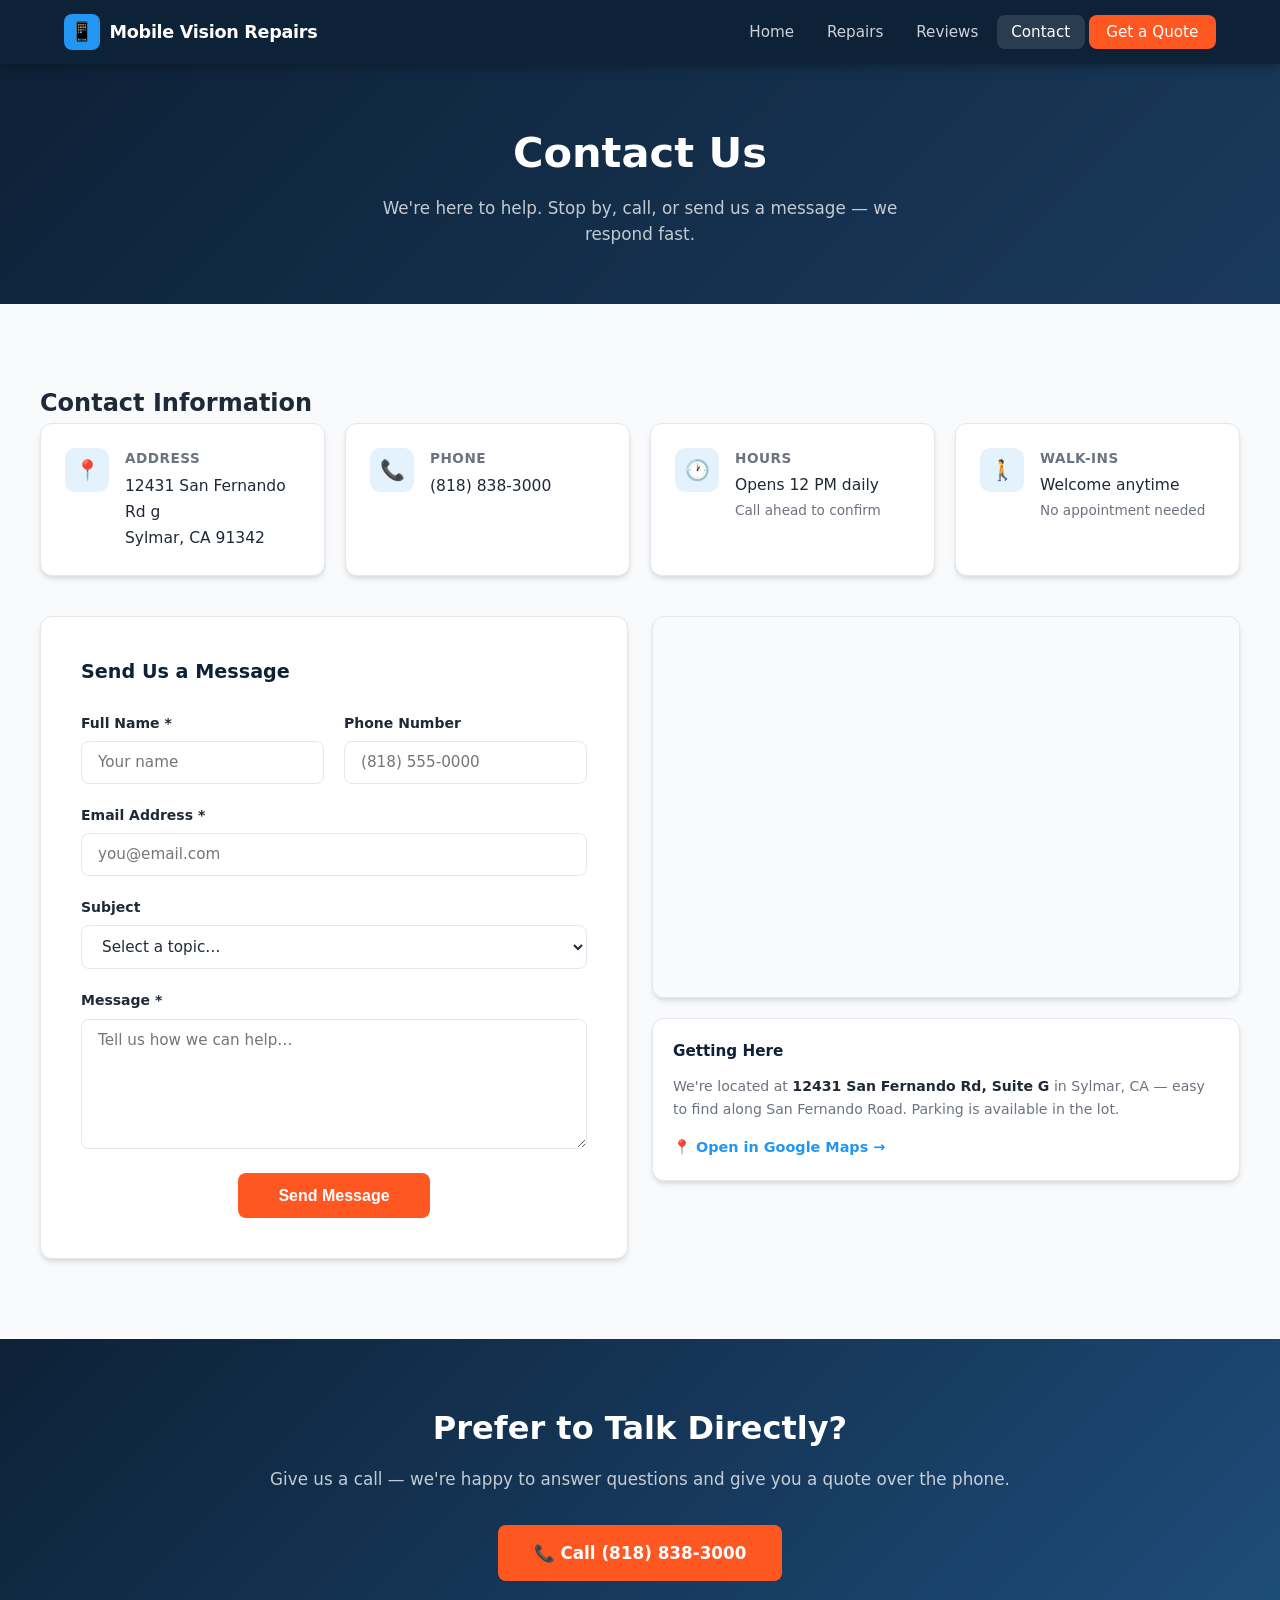
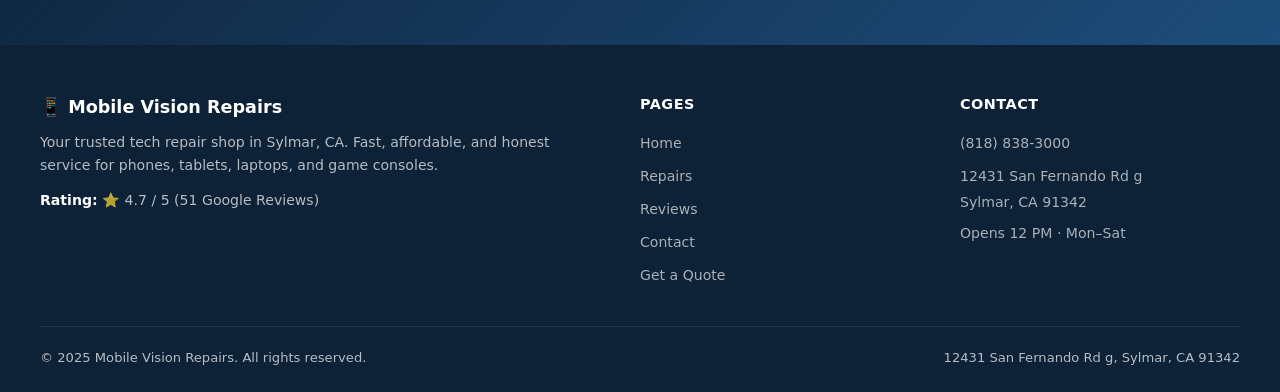
==== contact.html @ f97864f7 "Add complete SEO-optimized website for Mobile Vision Repairs Multi-page static site with Home, Repai" ====
<!DOCTYPE html>
<html lang="en">
<head>
  <meta charset="UTF-8" />
  <meta name="viewport" content="width=device-width, initial-scale=1.0" />
  <title>Contact Us – Mobile Vision Repairs | Sylmar, CA (818) 838-3000</title>
  <meta name="description" content="Contact Mobile Vision Repairs in Sylmar, CA. Call (818) 838-3000, visit us at 12431 San Fernando Rd g, or send a message. Walk-ins welcome. Opens 12 PM." />
  <meta name="keywords" content="Mobile Vision Repairs contact, phone repair Sylmar contact, tech repair Sylmar address, (818) 838-3000" />
  <meta name="robots" content="index, follow" />
  <link rel="canonical" href="https://mobilevisionrepairs.com/contact.html" />

  <meta property="og:title" content="Contact Mobile Vision Repairs – Sylmar, CA" />
  <meta property="og:description" content="Call (818) 838-3000 or visit 12431 San Fernando Rd g, Sylmar CA 91342. Walk-ins welcome. Opens 12 PM." />
  <meta property="og:type" content="website" />

  <script type="application/ld+json">
  {
    "@context": "https://schema.org",
    "@type": "LocalBusiness",
    "name": "Mobile Vision Repairs",
    "telephone": "+18188383000",
    "address": {
      "@type": "PostalAddress",
      "streetAddress": "12431 San Fernando Rd g",
      "addressLocality": "Sylmar",
      "addressRegion": "CA",
      "postalCode": "91342",
      "addressCountry": "US"
    },
    "geo": {
      "@type": "GeoCoordinates",
      "latitude": "34.3192",
      "longitude": "-118.4079"
    },
    "openingHoursSpecification": {
      "@type": "OpeningHoursSpecification",
      "opens": "12:00",
      "closes": "19:00"
    },
    "url": "https://mobilevisionrepairs.com"
  }
  </script>

  <link rel="stylesheet" href="css/styles.css" />
</head>
<body>

  <nav aria-label="Main navigation">
    <div class="nav-inner">
      <a href="index.html" class="nav-logo">
        <div class="logo-icon">📱</div>
        <span>Mobile Vision Repairs</span>
      </a>
      <button class="hamburger" aria-label="Toggle menu" aria-expanded="false">
        <span></span><span></span><span></span>
      </button>
      <ul class="nav-links" role="list">
        <li><a href="index.html">Home</a></li>
        <li><a href="repairs.html">Repairs</a></li>
        <li><a href="reviews.html">Reviews</a></li>
        <li><a href="contact.html">Contact</a></li>
        <li><a href="quote.html" class="nav-cta">Get a Quote</a></li>
      </ul>
    </div>
  </nav>

  <header class="page-header">
    <h1>Contact Us</h1>
    <p>We're here to help. Stop by, call, or send us a message — we respond fast.</p>
  </header>

  <main>
    <section class="section" aria-labelledby="contact-heading">
      <div class="container">
        <h2 id="contact-heading" class="visually-hidden">Contact Information</h2>

        <!-- CONTACT CARDS -->
        <div class="contact-info-grid">
          <div class="info-card">
            <div class="info-icon">📍</div>
            <div>
              <h3>Address</h3>
              <a href="https://maps.google.com/?q=12431+San+Fernando+Rd+g+Sylmar+CA+91342" target="_blank" rel="noopener noreferrer">
                12431 San Fernando Rd g<br>Sylmar, CA 91342
              </a>
            </div>
          </div>
          <div class="info-card">
            <div class="info-icon">📞</div>
            <div>
              <h3>Phone</h3>
              <a href="tel:+18188383000">(818) 838-3000</a>
            </div>
          </div>
          <div class="info-card">
            <div class="info-icon">🕐</div>
            <div>
              <h3>Hours</h3>
              <p>Opens 12 PM daily<br><span style="font-size:.85rem;color:var(--text-light);">Call ahead to confirm</span></p>
            </div>
          </div>
          <div class="info-card">
            <div class="info-icon">🚶</div>
            <div>
              <h3>Walk-ins</h3>
              <p>Welcome anytime<br><span style="font-size:.85rem;color:var(--text-light);">No appointment needed</span></p>
            </div>
          </div>
        </div>

        <!-- CONTACT FORM + MAP -->
        <div class="grid-2" style="align-items:start;">

          <!-- FORM -->
          <div class="form-card">
            <h2 style="font-size:1.2rem;font-weight:800;color:var(--primary);margin-bottom:1.5rem;">Send Us a Message</h2>
            <form id="contactForm" novalidate>
              <div class="form-grid">
                <div class="form-group">
                  <label for="c-name">Full Name *</label>
                  <input type="text" id="c-name" name="name" placeholder="Your name" required />
                </div>
                <div class="form-group">
                  <label for="c-phone">Phone Number</label>
                  <input type="tel" id="c-phone" name="phone" placeholder="(818) 555-0000" />
                </div>
                <div class="form-group full">
                  <label for="c-email">Email Address *</label>
                  <input type="email" id="c-email" name="email" placeholder="you@email.com" required />
                </div>
                <div class="form-group full">
                  <label for="c-subject">Subject</label>
                  <select id="c-subject" name="subject">
                    <option value="">Select a topic…</option>
                    <option>Phone Repair Inquiry</option>
                    <option>Laptop / Macbook Repair</option>
                    <option>Gaming Console Repair</option>
                    <option>Pricing Question</option>
                    <option>Other</option>
                  </select>
                </div>
                <div class="form-group full">
                  <label for="c-message">Message *</label>
                  <textarea id="c-message" name="message" placeholder="Tell us how we can help…" required></textarea>
                </div>
              </div>
              <div class="form-submit">
                <button type="submit" class="btn-submit">Send Message</button>
              </div>
            </form>
          </div>

          <!-- MAP -->
          <div>
            <div class="map-wrap">
              <iframe
                title="Mobile Vision Repairs Location Map"
                loading="lazy"
                allowfullscreen
                src="https://www.google.com/maps/embed?pb=!1m18!1m12!1m3!1d3298.2506428014576!2d-118.41013!3d34.319!2m3!1f0!2f0!3f0!3m2!1i1024!2i768!4f13.1!3m3!1m2!1s0x80c294b0d2b33333%3A0x0!2s12431+San+Fernando+Rd%2C+Sylmar%2C+CA+91342!5e0!3m2!1sen!2sus!4v1700000000000"
              ></iframe>
            </div>
            <div style="margin-top:1.25rem;padding:1.25rem;background:var(--white);border:1px solid var(--border);border-radius:var(--radius);box-shadow:var(--card-shadow);">
              <h3 style="font-size:.95rem;font-weight:700;color:var(--primary);margin-bottom:.75rem;">Getting Here</h3>
              <p style="font-size:.88rem;color:var(--text-light);line-height:1.65;">We're located at <strong style="color:var(--text);">12431 San Fernando Rd, Suite G</strong> in Sylmar, CA — easy to find along San Fernando Road. Parking is available in the lot.</p>
              <a href="https://maps.google.com/?q=12431+San+Fernando+Rd+g+Sylmar+CA+91342" target="_blank" rel="noopener noreferrer" style="display:inline-flex;align-items:center;gap:.4rem;margin-top:.9rem;color:var(--accent);font-size:.9rem;font-weight:600;text-decoration:none;">
                📍 Open in Google Maps →
              </a>
            </div>
          </div>

        </div>
      </div>
    </section>

    <!-- CTA -->
    <section class="cta-banner">
      <div class="container">
        <h2>Prefer to Talk Directly?</h2>
        <p>Give us a call — we're happy to answer questions and give you a quote over the phone.</p>
        <a href="tel:+18188383000" class="btn btn-primary">📞 Call (818) 838-3000</a>
      </div>
    </section>
  </main>

  <footer>
    <div class="footer-inner">
      <div class="footer-grid">
        <div class="footer-brand">
          <h3>📱 Mobile Vision Repairs</h3>
          <p>Your trusted tech repair shop in Sylmar, CA. Fast, affordable, and honest service for phones, tablets, laptops, and game consoles.</p>
          <p style="margin-top:.75rem;"><strong style="color:#fff;">Rating:</strong> ⭐ 4.7 / 5 (51 Google Reviews)</p>
        </div>
        <div class="footer-col">
          <h4>Pages</h4>
          <ul>
            <li><a href="index.html">Home</a></li>
            <li><a href="repairs.html">Repairs</a></li>
            <li><a href="reviews.html">Reviews</a></li>
            <li><a href="contact.html">Contact</a></li>
            <li><a href="quote.html">Get a Quote</a></li>
          </ul>
        </div>
        <div class="footer-col">
          <h4>Contact</h4>
          <ul>
            <li><a href="tel:+18188383000">(818) 838-3000</a></li>
            <li><a href="contact.html">12431 San Fernando Rd g<br>Sylmar, CA 91342</a></li>
            <li style="color:rgba(255,255,255,.65);font-size:.88rem;margin-top:.25rem;">Opens 12 PM · Mon–Sat</li>
          </ul>
        </div>
      </div>
      <div class="footer-bottom">
        <span>&copy; 2025 Mobile Vision Repairs. All rights reserved.</span>
        <span>12431 San Fernando Rd g, Sylmar, CA 91342</span>
      </div>
    </div>
  </footer>

  <script src="js/main.js"></script>
</body>
</html>
---- css/styles.css ----
:root {
  --primary: #0d2137;
  --secondary: #1a3a5c;
  --accent: #2196f3;
  --cta: #ff5722;
  --cta-hover: #e64a19;
  --text: #1f2937;
  --text-light: #6b7280;
  --bg: #f9fafb;
  --white: #ffffff;
  --border: #e5e7eb;
  --card-shadow: 0 4px 6px -1px rgba(0,0,0,.1), 0 2px 4px -1px rgba(0,0,0,.06);
  --card-shadow-hover: 0 10px 25px -3px rgba(0,0,0,.15);
  --radius: 12px;
  --transition: all .25s ease;
}

*, *::before, *::after { box-sizing: border-box; margin: 0; padding: 0; }

html { scroll-behavior: smooth; }

body {
  font-family: 'Segoe UI', system-ui, -apple-system, sans-serif;
  color: var(--text);
  background: var(--bg);
  line-height: 1.6;
}

/* ── NAV ── */
nav {
  background: var(--primary);
  position: sticky;
  top: 0;
  z-index: 100;
  box-shadow: 0 2px 12px rgba(0,0,0,.3);
}

.nav-inner {
  max-width: 1200px;
  margin: 0 auto;
  padding: 0 1.5rem;
  display: flex;
  align-items: center;
  justify-content: space-between;
  height: 64px;
}

.nav-logo {
  display: flex;
  align-items: center;
  gap: .6rem;
  text-decoration: none;
}

.nav-logo .logo-icon {
  width: 36px;
  height: 36px;
  background: var(--accent);
  border-radius: 8px;
  display: flex;
  align-items: center;
  justify-content: center;
  font-size: 1.2rem;
}

.nav-logo span {
  color: var(--white);
  font-size: 1.1rem;
  font-weight: 700;
  letter-spacing: -.3px;
}

.nav-links {
  display: flex;
  list-style: none;
  gap: .25rem;
}

.nav-links a {
  color: rgba(255,255,255,.8);
  text-decoration: none;
  padding: .5rem .9rem;
  border-radius: 8px;
  font-size: .95rem;
  font-weight: 500;
  transition: var(--transition);
}

.nav-links a:hover,
.nav-links a.active {
  background: rgba(255,255,255,.12);
  color: var(--white);
}

.nav-cta {
  background: var(--cta) !important;
  color: var(--white) !important;
  padding: .5rem 1.1rem !important;
}

.nav-cta:hover {
  background: var(--cta-hover) !important;
}

.hamburger {
  display: none;
  flex-direction: column;
  gap: 5px;
  background: none;
  border: none;
  cursor: pointer;
  padding: .4rem;
}

.hamburger span {
  display: block;
  width: 24px;
  height: 2px;
  background: var(--white);
  border-radius: 2px;
  transition: var(--transition);
}

/* ── HERO ── */
.hero {
  background: linear-gradient(135deg, var(--primary) 0%, var(--secondary) 60%, #1e4d7b 100%);
  color: var(--white);
  padding: 5rem 1.5rem 4rem;
  text-align: center;
}

.hero-badge {
  display: inline-flex;
  align-items: center;
  gap: .4rem;
  background: rgba(33,150,243,.2);
  border: 1px solid rgba(33,150,243,.4);
  color: #90caf9;
  padding: .35rem .9rem;
  border-radius: 99px;
  font-size: .85rem;
  font-weight: 600;
  margin-bottom: 1.5rem;
  letter-spacing: .3px;
}

.hero h1 {
  font-size: clamp(2rem, 5vw, 3.2rem);
  font-weight: 800;
  line-height: 1.15;
  margin-bottom: 1.2rem;
  letter-spacing: -.5px;
}

.hero h1 span { color: #90caf9; }

.hero p {
  font-size: 1.15rem;
  color: rgba(255,255,255,.78);
  max-width: 600px;
  margin: 0 auto 2.2rem;
}

.hero-actions {
  display: flex;
  gap: 1rem;
  justify-content: center;
  flex-wrap: wrap;
}

.btn {
  display: inline-flex;
  align-items: center;
  gap: .5rem;
  padding: .75rem 1.75rem;
  border-radius: 8px;
  font-size: 1rem;
  font-weight: 600;
  text-decoration: none;
  transition: var(--transition);
  cursor: pointer;
  border: none;
}

.btn-primary {
  background: var(--cta);
  color: var(--white);
}

.btn-primary:hover { background: var(--cta-hover); transform: translateY(-1px); }

.btn-outline {
  background: transparent;
  color: var(--white);
  border: 2px solid rgba(255,255,255,.45);
}

.btn-outline:hover {
  background: rgba(255,255,255,.1);
  border-color: var(--white);
}

.hero-stats {
  display: flex;
  justify-content: center;
  gap: 2.5rem;
  margin-top: 3rem;
  flex-wrap: wrap;
}

.stat {
  text-align: center;
}

.stat-number {
  font-size: 1.8rem;
  font-weight: 800;
  color: #90caf9;
  display: block;
}

.stat-label {
  font-size: .85rem;
  color: rgba(255,255,255,.65);
  text-transform: uppercase;
  letter-spacing: .5px;
}

/* ── SECTION SHARED ── */
.section {
  padding: 5rem 1.5rem;
}

.section-alt {
  background: var(--white);
}

.container {
  max-width: 1200px;
  margin: 0 auto;
}

.section-header {
  text-align: center;
  margin-bottom: 3rem;
}

.section-label {
  display: inline-block;
  background: #e3f2fd;
  color: var(--accent);
  padding: .3rem .9rem;
  border-radius: 99px;
  font-size: .8rem;
  font-weight: 700;
  letter-spacing: .6px;
  text-transform: uppercase;
  margin-bottom: .8rem;
}

.section-header h2 {
  font-size: clamp(1.6rem, 3vw, 2.2rem);
  font-weight: 800;
  color: var(--primary);
  margin-bottom: .6rem;
  letter-spacing: -.3px;
}

.section-header p {
  color: var(--text-light);
  max-width: 560px;
  margin: 0 auto;
}

/* ── CARDS ── */
.grid-3 {
  display: grid;
  grid-template-columns: repeat(auto-fit, minmax(280px, 1fr));
  gap: 1.5rem;
}

.grid-2 {
  display: grid;
  grid-template-columns: repeat(auto-fit, minmax(320px, 1fr));
  gap: 1.5rem;
}

.card {
  background: var(--white);
  border: 1px solid var(--border);
  border-radius: var(--radius);
  padding: 1.75rem;
  box-shadow: var(--card-shadow);
  transition: var(--transition);
}

.card:hover {
  box-shadow: var(--card-shadow-hover);
  transform: translateY(-2px);
}

.card-icon {
  width: 52px;
  height: 52px;
  border-radius: 12px;
  display: flex;
  align-items: center;
  justify-content: center;
  font-size: 1.5rem;
  margin-bottom: 1.1rem;
  background: #e3f2fd;
}

.card h3 {
  font-size: 1.1rem;
  font-weight: 700;
  color: var(--primary);
  margin-bottom: .4rem;
}

.card p {
  color: var(--text-light);
  font-size: .92rem;
  line-height: 1.6;
}

/* ── STARS ── */
.stars {
  color: #f59e0b;
  font-size: 1rem;
  letter-spacing: 1px;
}

/* ── REVIEW CARD ── */
.review-card {
  background: var(--white);
  border: 1px solid var(--border);
  border-radius: var(--radius);
  padding: 1.75rem;
  box-shadow: var(--card-shadow);
}

.review-header {
  display: flex;
  align-items: center;
  gap: .9rem;
  margin-bottom: 1rem;
}

.reviewer-avatar {
  width: 46px;
  height: 46px;
  border-radius: 50%;
  display: flex;
  align-items: center;
  justify-content: center;
  font-weight: 700;
  font-size: 1rem;
  flex-shrink: 0;
}

.reviewer-info h4 {
  font-size: .95rem;
  font-weight: 700;
  color: var(--primary);
}

.reviewer-meta {
  font-size: .8rem;
  color: var(--text-light);
}

.review-text {
  color: var(--text);
  font-size: .93rem;
  line-height: 1.65;
}

/* ── RATING SUMMARY ── */
.rating-summary {
  background: var(--primary);
  color: var(--white);
  border-radius: var(--radius);
  padding: 2.5rem;
  text-align: center;
  margin-bottom: 2.5rem;
}

.rating-big {
  font-size: 4rem;
  font-weight: 900;
  line-height: 1;
  color: #90caf9;
}

.rating-summary .stars { font-size: 1.4rem; margin: .5rem 0; }

.rating-summary p { color: rgba(255,255,255,.7); font-size: .9rem; }

/* ── FORM ── */
.form-card {
  background: var(--white);
  border: 1px solid var(--border);
  border-radius: var(--radius);
  padding: 2.5rem;
  box-shadow: var(--card-shadow);
}

.form-grid {
  display: grid;
  grid-template-columns: 1fr 1fr;
  gap: 1.25rem;
}

.form-group {
  display: flex;
  flex-direction: column;
  gap: .45rem;
}

.form-group.full { grid-column: 1 / -1; }

label {
  font-size: .875rem;
  font-weight: 600;
  color: var(--text);
}

input, select, textarea {
  border: 1.5px solid var(--border);
  border-radius: 8px;
  padding: .7rem 1rem;
  font-size: .95rem;
  font-family: inherit;
  color: var(--text);
  background: var(--white);
  transition: var(--transition);
  width: 100%;
}

input:focus, select:focus, textarea:focus {
  outline: none;
  border-color: var(--accent);
  box-shadow: 0 0 0 3px rgba(33,150,243,.12);
}

textarea { resize: vertical; min-height: 130px; }

.form-submit {
  margin-top: 1.5rem;
  text-align: center;
}

.btn-submit {
  background: var(--cta);
  color: var(--white);
  padding: .85rem 2.5rem;
  border-radius: 8px;
  font-size: 1rem;
  font-weight: 700;
  border: none;
  cursor: pointer;
  transition: var(--transition);
}

.btn-submit:hover { background: var(--cta-hover); transform: translateY(-1px); }

/* ── CONTACT INFO ── */
.contact-info-grid {
  display: grid;
  grid-template-columns: repeat(auto-fit, minmax(240px, 1fr));
  gap: 1.25rem;
  margin-bottom: 2.5rem;
}

.info-card {
  background: var(--white);
  border: 1px solid var(--border);
  border-radius: var(--radius);
  padding: 1.5rem;
  display: flex;
  align-items: flex-start;
  gap: 1rem;
  box-shadow: var(--card-shadow);
}

.info-icon {
  width: 44px;
  height: 44px;
  background: #e3f2fd;
  border-radius: 10px;
  display: flex;
  align-items: center;
  justify-content: center;
  font-size: 1.25rem;
  flex-shrink: 0;
}

.info-card h3 {
  font-size: .85rem;
  font-weight: 700;
  color: var(--text-light);
  text-transform: uppercase;
  letter-spacing: .5px;
  margin-bottom: .25rem;
}

.info-card p, .info-card a {
  font-size: .97rem;
  color: var(--text);
  text-decoration: none;
  font-weight: 500;
}

.info-card a:hover { color: var(--accent); }

/* ── MAP EMBED ── */
.map-wrap {
  border-radius: var(--radius);
  overflow: hidden;
  border: 1px solid var(--border);
  box-shadow: var(--card-shadow);
}

.map-wrap iframe {
  width: 100%;
  height: 380px;
  border: none;
  display: block;
}

/* ── REPAIRS PAGE ── */
.device-section { margin-bottom: 3rem; }

.device-section h3 {
  font-size: 1.3rem;
  font-weight: 800;
  color: var(--primary);
  margin-bottom: 1.25rem;
  padding-bottom: .6rem;
  border-bottom: 2px solid var(--accent);
  display: flex;
  align-items: center;
  gap: .6rem;
}

.repair-list {
  display: grid;
  grid-template-columns: repeat(auto-fill, minmax(220px, 1fr));
  gap: .9rem;
  list-style: none;
}

.repair-list li {
  background: var(--white);
  border: 1px solid var(--border);
  border-radius: 8px;
  padding: .75rem 1rem;
  font-size: .93rem;
  color: var(--text);
  display: flex;
  align-items: center;
  gap: .6rem;
  box-shadow: 0 1px 3px rgba(0,0,0,.06);
  transition: var(--transition);
}

.repair-list li:hover {
  border-color: var(--accent);
  background: #f0f7ff;
}

.repair-list li::before {
  content: '✓';
  color: var(--accent);
  font-weight: 700;
  font-size: .9rem;
}

/* ── WHY US ── */
.why-grid {
  display: grid;
  grid-template-columns: repeat(auto-fit, minmax(200px, 1fr));
  gap: 1.25rem;
}

.why-card {
  text-align: center;
  padding: 2rem 1.25rem;
  background: var(--white);
  border-radius: var(--radius);
  border: 1px solid var(--border);
  box-shadow: var(--card-shadow);
}

.why-icon { font-size: 2rem; margin-bottom: .75rem; }

.why-card h4 {
  font-size: 1rem;
  font-weight: 700;
  color: var(--primary);
  margin-bottom: .35rem;
}

.why-card p { font-size: .88rem; color: var(--text-light); }

/* ── CTA BANNER ── */
.cta-banner {
  background: linear-gradient(135deg, var(--primary), #1e4d7b);
  color: var(--white);
  text-align: center;
  padding: 4rem 1.5rem;
}

.cta-banner h2 {
  font-size: clamp(1.5rem, 3vw, 2rem);
  font-weight: 800;
  margin-bottom: .75rem;
}

.cta-banner p {
  color: rgba(255,255,255,.75);
  margin-bottom: 2rem;
  font-size: 1.05rem;
}

.cta-banner .btn-primary { font-size: 1.05rem; padding: .9rem 2.2rem; }

/* ── FOOTER ── */
footer {
  background: var(--primary);
  color: rgba(255,255,255,.7);
  padding: 3rem 1.5rem 1.5rem;
}

.footer-inner {
  max-width: 1200px;
  margin: 0 auto;
}

.footer-grid {
  display: grid;
  grid-template-columns: 2fr 1fr 1fr;
  gap: 2.5rem;
  margin-bottom: 2rem;
}

.footer-brand h3 {
  color: var(--white);
  font-size: 1.1rem;
  font-weight: 700;
  margin-bottom: .6rem;
}

.footer-brand p { font-size: .88rem; line-height: 1.65; }

.footer-col h4 {
  color: var(--white);
  font-size: .9rem;
  font-weight: 700;
  margin-bottom: .9rem;
  text-transform: uppercase;
  letter-spacing: .5px;
}

.footer-col ul { list-style: none; }

.footer-col ul li { margin-bottom: .45rem; }

.footer-col a {
  color: rgba(255,255,255,.65);
  text-decoration: none;
  font-size: .88rem;
  transition: var(--transition);
}

.footer-col a:hover { color: var(--white); }

.footer-bottom {
  border-top: 1px solid rgba(255,255,255,.1);
  padding-top: 1.25rem;
  display: flex;
  justify-content: space-between;
  align-items: center;
  flex-wrap: wrap;
  gap: .5rem;
  font-size: .82rem;
}

/* ── PAGE HEADER ── */
.page-header {
  background: linear-gradient(135deg, var(--primary), var(--secondary));
  color: var(--white);
  padding: 3.5rem 1.5rem;
  text-align: center;
}

.page-header h1 {
  font-size: clamp(1.8rem, 4vw, 2.6rem);
  font-weight: 800;
  margin-bottom: .5rem;
}

.page-header p {
  color: rgba(255,255,255,.75);
  font-size: 1.05rem;
  max-width: 520px;
  margin: 0 auto;
}

/* ── QUOTE PAGE ── */
.quote-intro {
  display: grid;
  grid-template-columns: 1fr 1.5fr;
  gap: 2.5rem;
  align-items: start;
}

.quote-benefits { list-style: none; margin-top: 1.25rem; }

.quote-benefits li {
  display: flex;
  align-items: center;
  gap: .65rem;
  padding: .6rem 0;
  font-size: .93rem;
  color: var(--text);
  border-bottom: 1px solid var(--border);
}

.quote-benefits li:last-child { border: none; }

.check-circle {
  width: 22px;
  height: 22px;
  background: #dcfce7;
  border-radius: 50%;
  display: flex;
  align-items: center;
  justify-content: center;
  font-size: .7rem;
  color: #16a34a;
  font-weight: 700;
  flex-shrink: 0;
}

/* ── RESPONSIVE ── */
@media (max-width: 768px) {
  .nav-links { display: none; }
  .nav-links.open {
    display: flex;
    flex-direction: column;
    position: absolute;
    top: 64px;
    left: 0;
    right: 0;
    background: var(--primary);
    padding: 1rem 1.5rem;
    gap: .25rem;
    box-shadow: 0 8px 16px rgba(0,0,0,.3);
  }
  .hamburger { display: flex; }
  .form-grid { grid-template-columns: 1fr; }
  .footer-grid { grid-template-columns: 1fr; gap: 1.5rem; }
  .quote-intro { grid-template-columns: 1fr; }
  .hero-stats { gap: 1.5rem; }
}

@media (max-width: 480px) {
  .hero { padding: 3.5rem 1rem 3rem; }
  .section { padding: 3.5rem 1rem; }
  .page-header { padding: 2.5rem 1rem; }
}
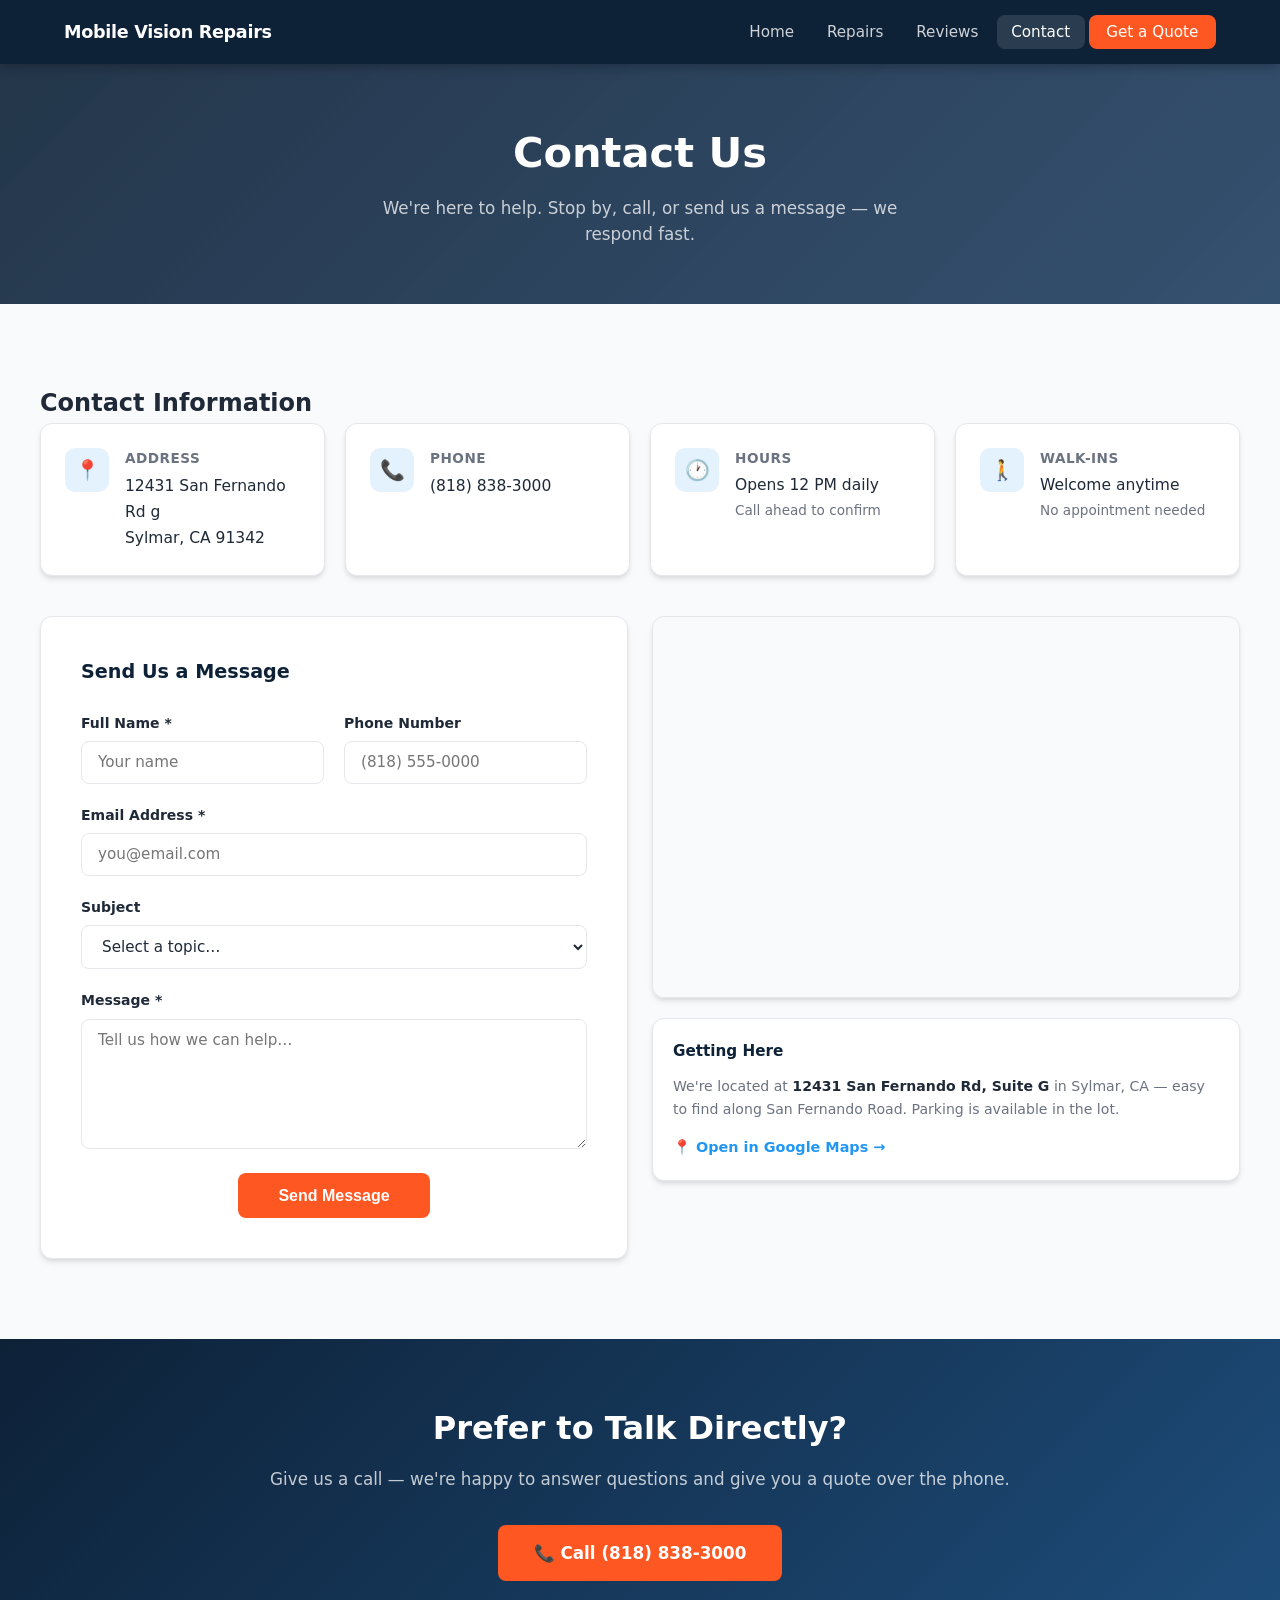
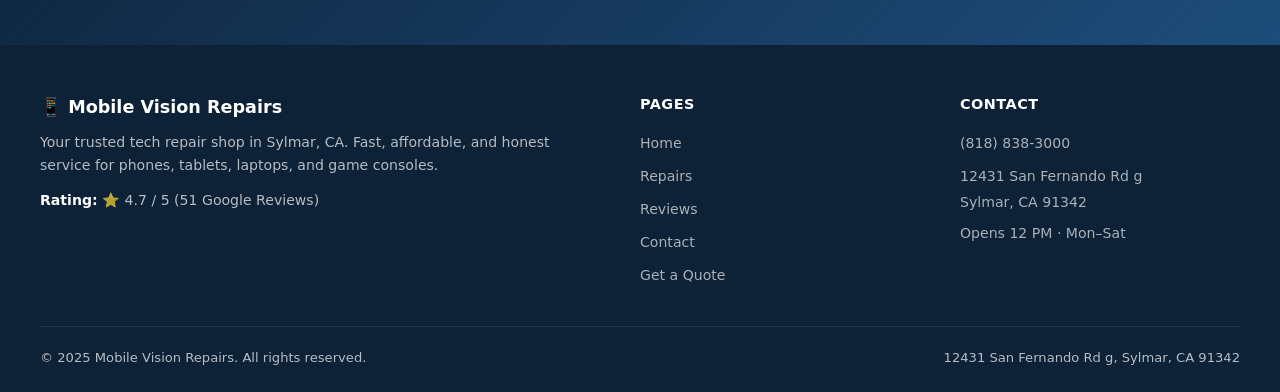
==== commit dc01e3d5: "Add images throughout site — hero, cards, headers, about section, logo slot - Hero: Unsplash tech re" ====
--- a/contact.html
+++ b/contact.html
@@ -7,7 +7,7 @@
   <meta name="description" content="Contact Mobile Vision Repairs in Sylmar, CA. Call (818) 838-3000, visit us at 12431 San Fernando Rd g, or send a message. Walk-ins welcome. Opens 12 PM." />
   <meta name="keywords" content="Mobile Vision Repairs contact, phone repair Sylmar contact, tech repair Sylmar address, (818) 838-3000" />
   <meta name="robots" content="index, follow" />
-  <link rel="canonical" href="https://mobilevisionrepairs.com/contact.html" />
+  <link rel="canonical" href="https://mobilevisionrepairs.com/contact" />
 
   <meta property="og:title" content="Contact Mobile Vision Repairs – Sylmar, CA" />
   <meta property="og:description" content="Call (818) 838-3000 or visit 12431 San Fernando Rd g, Sylmar CA 91342. Walk-ins welcome. Opens 12 PM." />
@@ -48,7 +48,7 @@
   <nav aria-label="Main navigation">
     <div class="nav-inner">
       <a href="index.html" class="nav-logo">
-        <div class="logo-icon">📱</div>
+        <img src="images/logo.png" alt="Mobile Vision Repairs logo" class="nav-logo-img" onerror="this.style.display='none'" />
         <span>Mobile Vision Repairs</span>
       </a>
       <button class="hamburger" aria-label="Toggle menu" aria-expanded="false">
@@ -64,7 +64,7 @@
     </div>
   </nav>
 
-  <header class="page-header">
+  <header class="page-header" style="background: linear-gradient(135deg, rgba(13,33,55,.9), rgba(26,58,92,.88)), url('https://images.unsplash.com/photo-1486406146926-c627a92ad1ab?auto=format&fit=crop&w=1400&q=80') center/cover no-repeat;">
     <h1>Contact Us</h1>
     <p>We're here to help. Stop by, call, or send us a message — we respond fast.</p>
   </header>
--- a/css/styles.css
+++ b/css/styles.css
@@ -771,3 +771,87 @@
   .section { padding: 3.5rem 1rem; }
   .page-header { padding: 2.5rem 1rem; }
 }
+
+/* ── IMAGE ENHANCEMENTS ── */
+.nav-logo-img {
+  height: 40px;
+  width: auto;
+  border-radius: 6px;
+  object-fit: contain;
+  display: block;
+}
+
+.card-with-img { padding: 0; }
+
+.card-with-img .card-top-img {
+  width: 100%;
+  height: 185px;
+  object-fit: cover;
+  display: block;
+  border-radius: var(--radius) var(--radius) 0 0;
+}
+
+.card-with-img .card-body { padding: 1.5rem; }
+
+/* About section */
+.about-grid {
+  display: grid;
+  grid-template-columns: 1fr 1fr;
+  gap: 3.5rem;
+  align-items: center;
+}
+
+.about-img-wrap {
+  position: relative;
+  border-radius: var(--radius);
+  overflow: hidden;
+  box-shadow: var(--card-shadow-hover);
+}
+
+.about-img-wrap img {
+  width: 100%;
+  height: 430px;
+  object-fit: cover;
+  display: block;
+}
+
+.about-img-badge {
+  position: absolute;
+  bottom: 1.25rem;
+  left: 1.25rem;
+  background: var(--white);
+  border-radius: 10px;
+  padding: .75rem 1.1rem;
+  box-shadow: 0 4px 16px rgba(0,0,0,.25);
+  display: flex;
+  align-items: center;
+  gap: .75rem;
+}
+
+.badge-stat { line-height: 1; }
+.badge-num { font-size: 1.4rem; font-weight: 800; color: var(--primary); display: block; }
+.badge-label { font-size: .72rem; color: var(--text-light); font-weight: 500; }
+
+.about-list {
+  list-style: none;
+  margin: 1.5rem 0 2rem;
+  display: flex;
+  flex-direction: column;
+  gap: .75rem;
+}
+
+.about-list li {
+  display: flex;
+  align-items: center;
+  gap: .75rem;
+  font-size: .95rem;
+  color: var(--text);
+  font-weight: 500;
+}
+
+.about-list .check-circle { flex-shrink: 0; }
+
+@media (max-width: 768px) {
+  .about-grid { grid-template-columns: 1fr; gap: 2rem; }
+  .about-img-wrap img { height: 280px; }
+}
